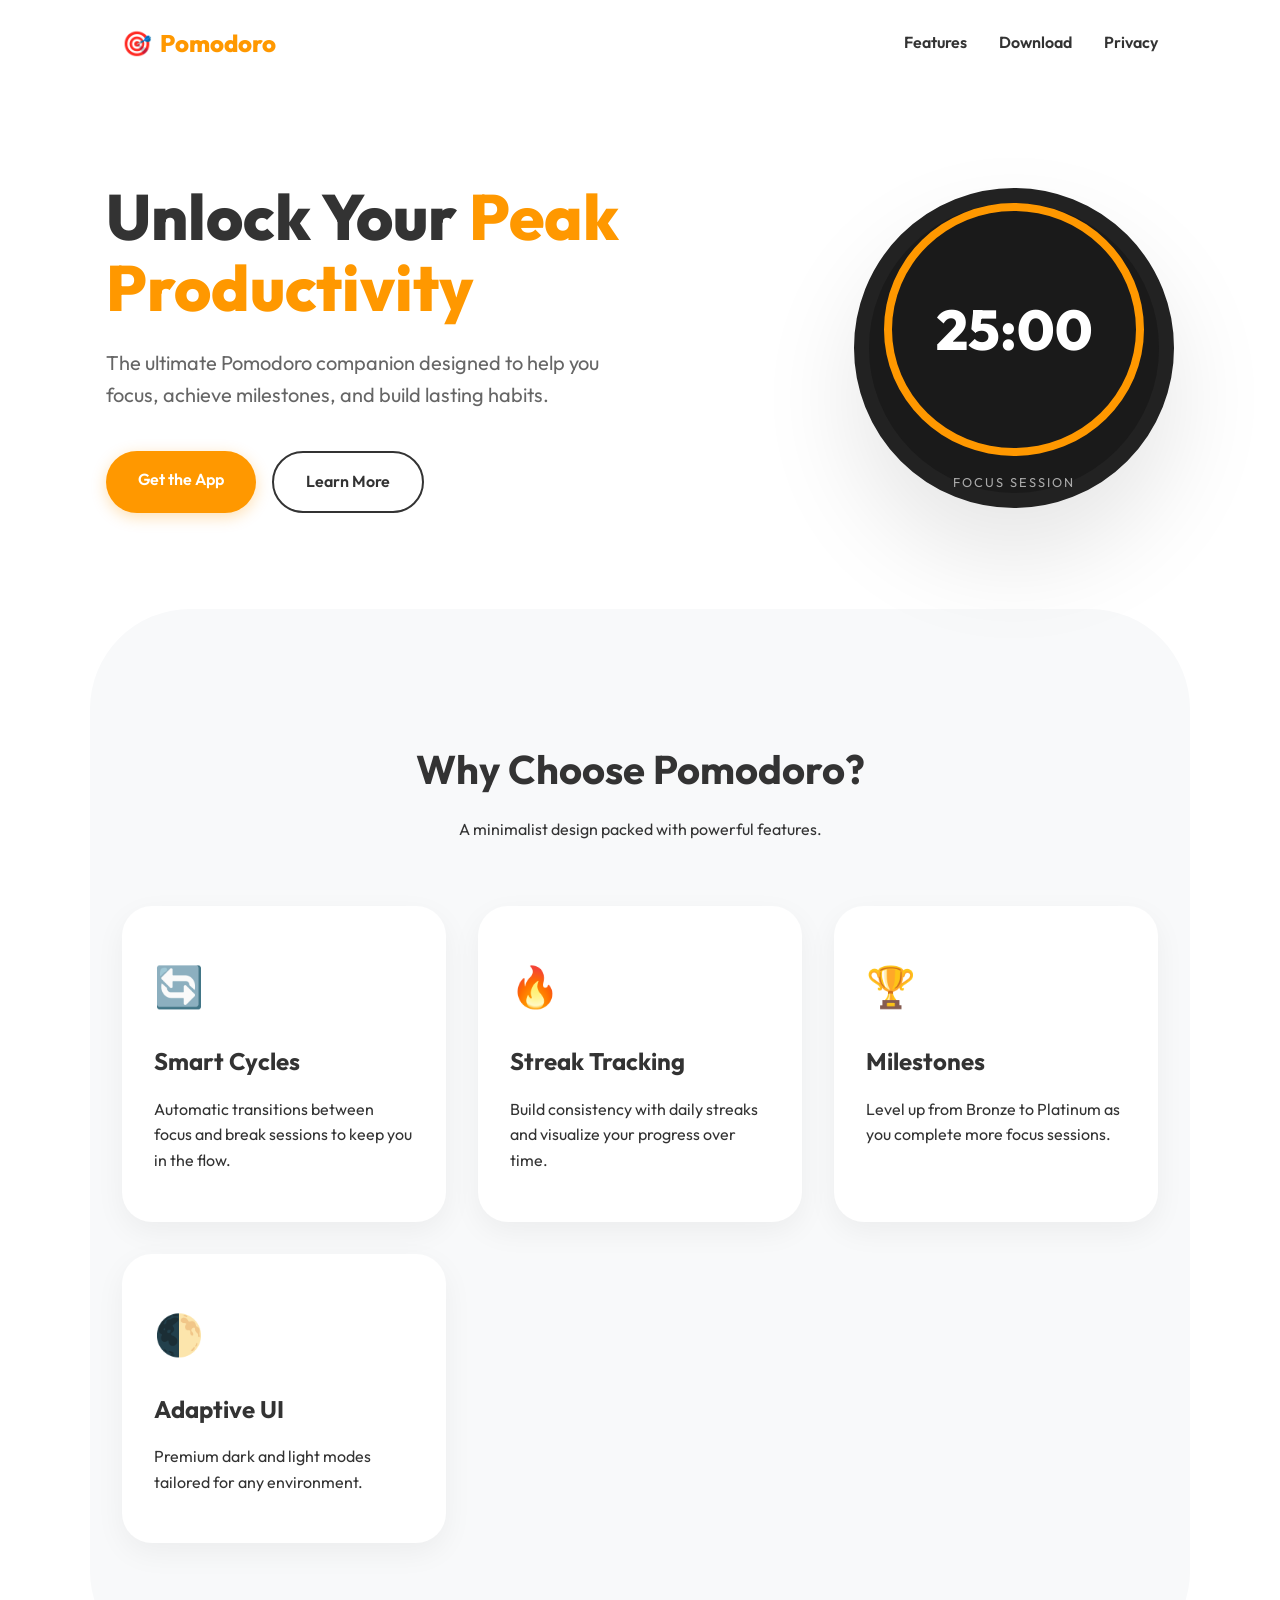
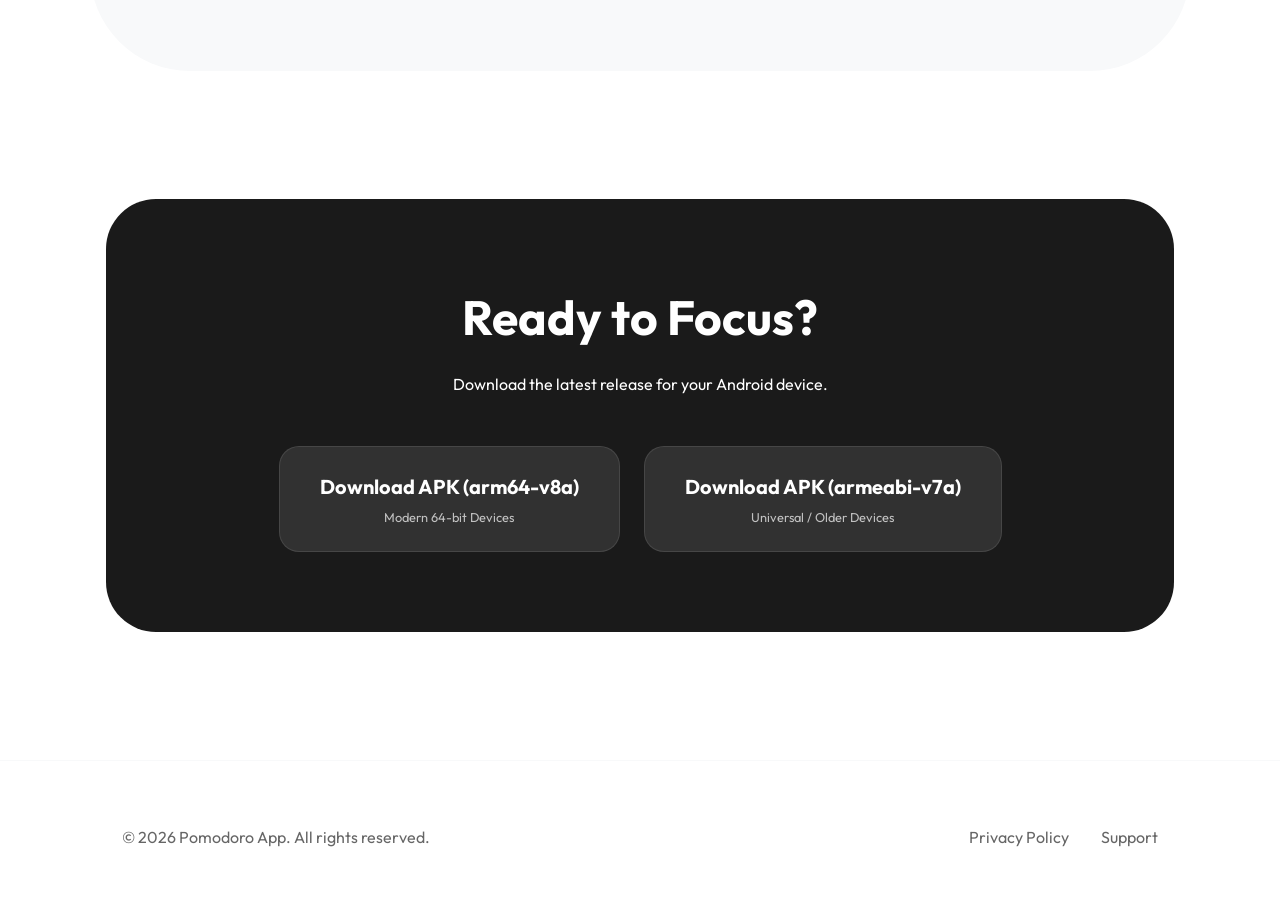
==== docs/index.html @ cb7cbeff "added html" ====
<!DOCTYPE html>
<html lang="en">

<head>
    <meta charset="UTF-8">
    <meta name="viewport" content="width=device-width, initial-scale=1.0">
    <title>Pomodoro - Master Your Focus</title>
    <link rel="stylesheet" href="style.css">
    <link rel="preconnect" href="https://fonts.googleapis.com">
    <link rel="preconnect" href="https://fonts.gstatic.com" crossorigin>
    <link href="https://fonts.googleapis.com/css2?family=Outfit:wght@300;400;600;800&display=swap" rel="stylesheet">
</head>

<body>
    <header>
        <nav class="container">
            <div class="logo">
                <span class="logo-icon">🎯</span>
                <span class="logo-text">Pomodoro</span>
            </div>
            <ul class="nav-links">
                <li><a href="#features">Features</a></li>
                <li><a href="#download">Download</a></li>
                <li><a href="privacy.html">Privacy</a></li>
            </ul>
        </nav>
    </header>

    <main>
        <section class="hero container">
            <div class="hero-content">
                <h1>Unlock Your <span class="highlight">Peak Productivity</span></h1>
                <p>The ultimate Pomodoro companion designed to help you focus, achieve milestones, and build lasting
                    habits.</p>
                <div class="cta-group">
                    <a href="#download" class="btn btn-primary">Get the App</a>
                    <a href="#features" class="btn btn-secondary">Learn More</a>
                </div>
            </div>
            <div class="hero-visual">
                <div class="timer-mockup">
                    <div class="timer-ring">
                        <div class="timer-display">25:00</div>
                    </div>
                    <div class="timer-label">Focus Session</div>
                </div>
            </div>
        </section>

        <section id="features" class="features container">
            <div class="section-header">
                <h2>Why Choose Pomodoro?</h2>
                <p>A minimalist design packed with powerful features.</p>
            </div>
            <div class="feature-grid">
                <div class="feature-card">
                    <div class="icon">🔄</div>
                    <h3>Smart Cycles</h3>
                    <p>Automatic transitions between focus and break sessions to keep you in the flow.</p>
                </div>
                <div class="feature-card">
                    <div class="icon">🔥</div>
                    <h3>Streak Tracking</h3>
                    <p>Build consistency with daily streaks and visualize your progress over time.</p>
                </div>
                <div class="feature-card">
                    <div class="icon">🏆</div>
                    <h3>Milestones</h3>
                    <p>Level up from Bronze to Platinum as you complete more focus sessions.</p>
                </div>
                <div class="feature-card">
                    <div class="icon">🌓</div>
                    <h3>Adaptive UI</h3>
                    <p>Premium dark and light modes tailored for any environment.</p>
                </div>
            </div>
        </section>

        <section id="download" class="download container">
            <div class="download-card">
                <h2>Ready to Focus?</h2>
                <p>Download the latest release for your Android device.</p>
                <div class="apk-links">
                    <a href="#" class="apk-btn">
                        <span>Download APK (arm64-v8a)</span>
                        <small>Modern 64-bit Devices</small>
                    </a>
                    <a href="#" class="apk-btn secondary">
                        <span>Download APK (armeabi-v7a)</span>
                        <small>Universal / Older Devices</small>
                    </a>
                </div>
            </div>
        </section>
    </main>

    <footer>
        <div class="container footer-content">
            <p>&copy; 2026 Pomodoro App. All rights reserved.</p>
            <div class="footer-links">
                <a href="privacy.html">Privacy Policy</a>
                <a href="mailto:0112cs221008@gmail.com">Support</a>
            </div>
        </div>
    </footer>

    <script src="script.js"></script>
</body>

</html>
---- docs/style.css ----
:root {
    --primary: #FF9800; /* Vibrant Orange */
    --primary-dark: #E68900;
    --secondary: #1A1A1A;
    --text: #333;
    --text-light: #666;
    --bg: #FFFFFF;
    --bg-alt: #F8F9FA;
    --card-shadow: 0 10px 30px rgba(0,0,0,0.05);
    --transition: all 0.3s ease;
}

[data-theme="dark"] {
    --bg: #0F0F0F;
    --bg-alt: #1A1A1A;
    --text: #F0F0F0;
    --text-light: #AAA;
    --card-shadow: 0 10px 30px rgba(0,0,0,0.3);
}

* {
    margin: 0;
    padding: 0;
    box-sizing: border-box;
}

body {
    font-family: 'Outfit', sans-serif;
    line-height: 1.6;
    color: var(--text);
    background-color: var(--bg);
    overflow-x: hidden;
    transition: var(--transition);
}

.container {
    max-width: 1100px;
    margin: 0 auto;
    padding: 0 2rem;
}

/* Header & Nav */
header {
    padding: 1.5rem 0;
    position: sticky;
    top: 0;
    background: rgba(var(--bg), 0.8);
    backdrop-filter: blur(10px);
    z-index: 100;
}

nav {
    display: flex;
    justify-content: space-between;
    align-items: center;
}

.logo {
    display: flex;
    align-items: center;
    gap: 0.5rem;
    font-weight: 800;
    font-size: 1.5rem;
    color: var(--primary);
}

.nav-links {
    display: flex;
    list-style: none;
    gap: 2rem;
}

.nav-links a {
    text-decoration: none;
    color: var(--text);
    font-weight: 600;
    transition: var(--transition);
}

.nav-links a:hover {
    color: var(--primary);
}

/* Hero Section */
.hero {
    display: flex;
    align-items: center;
    justify-content: space-between;
    padding: 6rem 1rem;
    gap: 4rem;
}

.hero-content h1 {
    font-size: 4rem;
    line-height: 1.1;
    margin-bottom: 1.5rem;
    font-weight: 800;
}

.highlight {
    color: var(--primary);
}

.hero-content p {
    font-size: 1.25rem;
    color: var(--text-light);
    margin-bottom: 2.5rem;
    max-width: 500px;
}

.cta-group {
    display: flex;
    gap: 1rem;
}

.btn {
    padding: 1rem 2rem;
    border-radius: 50px;
    text-decoration: none;
    font-weight: 600;
    transition: var(--transition);
    display: inline-block;
}

.btn-primary {
    background-color: var(--primary);
    color: white;
    box-shadow: 0 4px 15px rgba(255, 152, 0, 0.3);
}

.btn-primary:hover {
    transform: translateY(-2px);
    box-shadow: 0 6px 20px rgba(255, 152, 0, 0.4);
}

.btn-secondary {
    border: 2px solid var(--text);
    color: var(--text);
}

.btn-secondary:hover {
    background: var(--text);
    color: var(--bg);
}

/* Hero Visual Mockup */
.hero-visual {
    flex: 1;
    display: flex;
    justify-content: center;
}

.timer-mockup {
    width: 320px;
    height: 320px;
    background: var(--secondary);
    border-radius: 50%;
    display: flex;
    flex-direction: column;
    align-items: center;
    justify-content: center;
    color: white;
    box-shadow: 0 50px 100px rgba(0,0,0,0.1);
    position: relative;
    border: 15px solid #222;
}

.timer-ring {
    width: 260px;
    height: 260px;
    border: 8px solid var(--primary);
    border-radius: 50%;
    display: flex;
    align-items: center;
    justify-content: center;
    position: relative;
}

.timer-display {
    font-size: 3.5rem;
    font-weight: 800;
}

.timer-label {
    margin-top: 1rem;
    text-transform: uppercase;
    letter-spacing: 2px;
    font-size: 0.8rem;
    color: #AAA;
}

/* Features Section */
.features {
    padding: 8rem 2rem;
    background: var(--bg-alt);
    border-radius: 100px;
}

.section-header {
    text-align: center;
    margin-bottom: 4rem;
}

.section-header h2 {
    font-size: 2.5rem;
    margin-bottom: 1rem;
}

.feature-grid {
    display: grid;
    grid-template-columns: repeat(auto-fit, minmax(240px, 1fr));
    gap: 2rem;
}

.feature-card {
    background: var(--bg);
    padding: 3rem 2rem;
    border-radius: 30px;
    box-shadow: var(--card-shadow);
    text-align: left;
    transition: var(--transition);
}

.feature-card:hover {
    transform: translateY(-10px);
}

.feature-card .icon {
    font-size: 2.5rem;
    margin-bottom: 1.5rem;
}

.feature-card h3 {
    font-size: 1.5rem;
    margin-bottom: 1rem;
}

/* Download Section */
.download {
    padding: 8rem 1rem;
}

.download-card {
    background: var(--secondary);
    color: white;
    padding: 5rem 3rem;
    border-radius: 50px;
    text-align: center;
}

.download-card h2 {
    font-size: 3rem;
    margin-bottom: 1rem;
}

.apk-links {
    display: flex;
    justify-content: center;
    gap: 1.5rem;
    margin-top: 3rem;
    flex-wrap: wrap;
}

.apk-btn {
    background: rgba(255,255,255,0.1);
    padding: 1.5rem 2.5rem;
    border-radius: 20px;
    text-decoration: none;
    color: white;
    display: flex;
    flex-direction: column;
    align-items: center;
    min-width: 250px;
    transition: var(--transition);
    border: 1px solid rgba(255,255,255,0.1);
}

.apk-btn:hover {
    background: var(--primary);
    border-color: var(--primary);
    transform: scale(1.05);
}

.apk-btn span {
    font-size: 1.25rem;
    font-weight: 700;
}

.apk-btn small {
    opacity: 0.7;
    font-size: 0.8rem;
    margin-top: 0.25rem;
}

/* Footer */
footer {
    padding: 4rem 1rem;
    border-top: 1px solid var(--bg-alt);
}

.footer-content {
    display: flex;
    justify-content: space-between;
    color: var(--text-light);
}

.footer-links {
    display: flex;
    gap: 2rem;
}

.footer-links a {
    color: var(--text-light);
    text-decoration: none;
}

.footer-links a:hover {
    color: var(--primary);
}

/* Responsive */
@media (max-width: 900px) {
    .hero {
        flex-direction: column;
        text-align: center;
    }
    .hero-content p {
        margin: 0 auto 2.5rem;
    }
    .cta-group {
        justify-content: center;
    }
    .hero-content h1 {
        font-size: 3rem;
    }
}
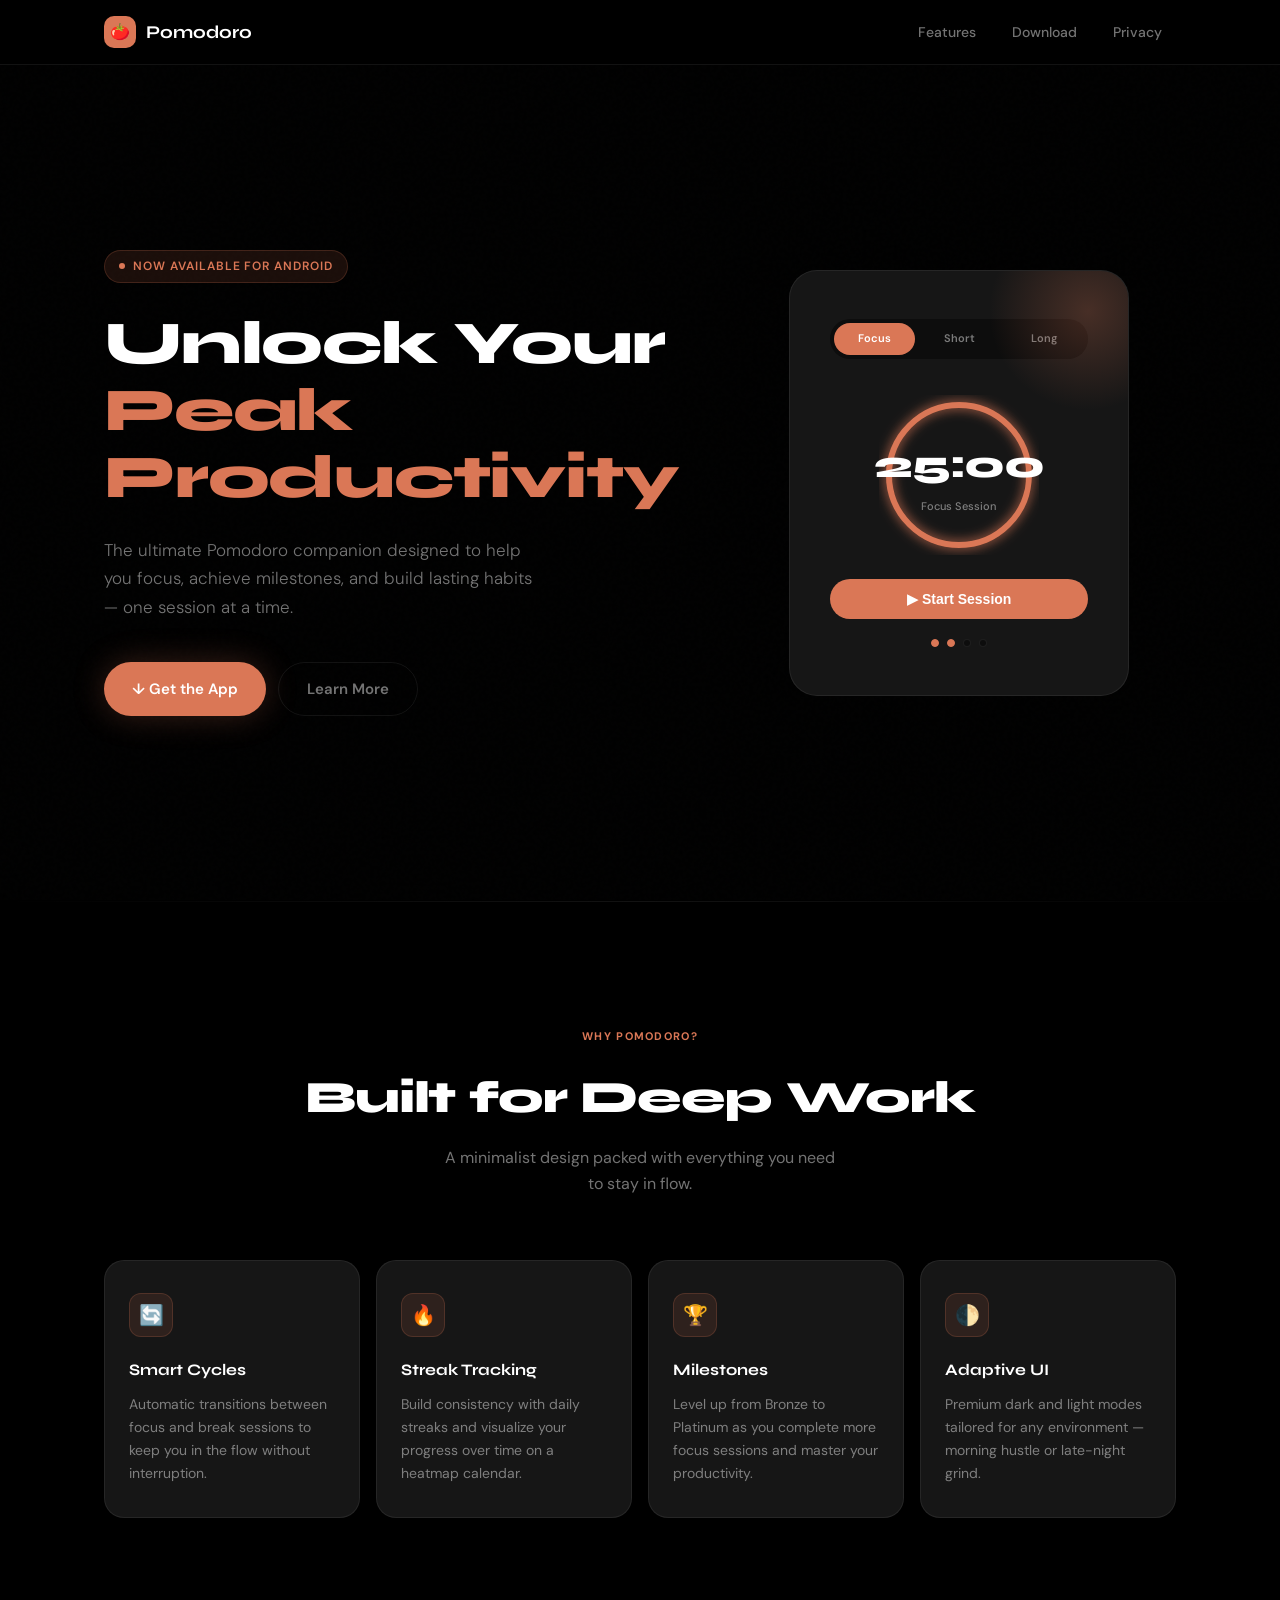
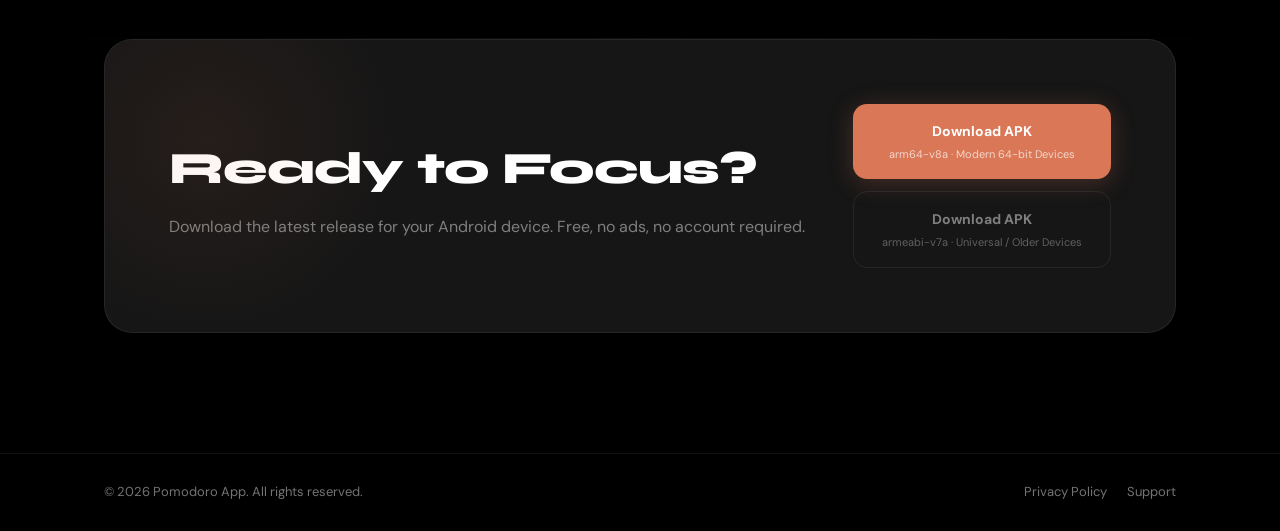
==== commit f05fa7cd: "added html" ====
--- a/docs/index.html
+++ b/docs/index.html
@@ -1,110 +1,829 @@
 <!DOCTYPE html>
 <html lang="en">
-
 <head>
-    <meta charset="UTF-8">
-    <meta name="viewport" content="width=device-width, initial-scale=1.0">
-    <title>Pomodoro - Master Your Focus</title>
-    <link rel="stylesheet" href="style.css">
-    <link rel="preconnect" href="https://fonts.googleapis.com">
-    <link rel="preconnect" href="https://fonts.gstatic.com" crossorigin>
-    <link href="https://fonts.googleapis.com/css2?family=Outfit:wght@300;400;600;800&display=swap" rel="stylesheet">
+  <meta charset="UTF-8" />
+  <meta name="viewport" content="width=device-width, initial-scale=1.0" />
+  <title>Pomodoro — Master Your Focus</title>
+  <link rel="preconnect" href="https://fonts.googleapis.com" />
+  <link rel="preconnect" href="https://fonts.gstatic.com" crossorigin />
+  <link href="https://fonts.googleapis.com/css2?family=Syne:wght@400;600;700;800&family=DM+Sans:wght@300;400;500&display=swap" rel="stylesheet" />
+  <style>
+    *, *::before, *::after { box-sizing: border-box; margin: 0; padding: 0; }
+
+    :root {
+      --accent: #da7756;
+      --accent-dim: rgba(218,119,86,0.12);
+      --accent-glow: rgba(218,119,86,0.25);
+      --bg: #000;
+      --bg2: #0d0d0d;
+      --bg3: #161616;
+      --border: rgba(255,255,255,0.07);
+      --text: #fff;
+      --text-muted: rgba(255,255,255,0.45);
+      --radius: 20px;
+    }
+
+    html { scroll-behavior: smooth; }
+
+    body {
+      font-family: 'DM Sans', sans-serif;
+      background: var(--bg);
+      color: var(--text);
+      line-height: 1.6;
+      overflow-x: hidden;
+    }
+
+    /* ── NOISE OVERLAY ── */
+    body::before {
+      content: '';
+      position: fixed;
+      inset: 0;
+      background-image: url("data:image/svg+xml,%3Csvg viewBox='0 0 256 256' xmlns='http://www.w3.org/2000/svg'%3E%3Cfilter id='noise'%3E%3CfeTurbulence type='fractalNoise' baseFrequency='0.9' numOctaves='4' stitchTiles='stitch'/%3E%3C/filter%3E%3Crect width='100%25' height='100%25' filter='url(%23noise)' opacity='0.03'/%3E%3C/svg%3E");
+      pointer-events: none;
+      z-index: 0;
+      opacity: 0.4;
+    }
+
+    .container {
+      max-width: 1120px;
+      margin: 0 auto;
+      padding: 0 24px;
+      position: relative;
+      z-index: 1;
+    }
+
+    /* ── NAV ── */
+    header {
+      position: sticky;
+      top: 0;
+      z-index: 100;
+      border-bottom: 1px solid var(--border);
+      background: rgba(0,0,0,0.75);
+      backdrop-filter: blur(18px);
+      -webkit-backdrop-filter: blur(18px);
+    }
+
+    nav {
+      display: flex;
+      align-items: center;
+      justify-content: space-between;
+      height: 64px;
+    }
+
+    .logo {
+      display: flex;
+      align-items: center;
+      gap: 10px;
+      text-decoration: none;
+    }
+
+    .logo-icon {
+      width: 32px;
+      height: 32px;
+      background: var(--accent);
+      border-radius: 10px;
+      display: flex;
+      align-items: center;
+      justify-content: center;
+      font-size: 16px;
+      flex-shrink: 0;
+    }
+
+    .logo-icon img { width: 20px; height: 20px; object-fit: contain; }
+
+    .logo-text {
+      font-family: 'Syne', sans-serif;
+      font-weight: 700;
+      font-size: 18px;
+      color: var(--text);
+    }
+
+    .nav-links {
+      display: flex;
+      list-style: none;
+      gap: 8px;
+      align-items: center;
+    }
+
+    .nav-links a {
+      color: var(--text-muted);
+      text-decoration: none;
+      font-size: 14px;
+      font-weight: 500;
+      padding: 6px 14px;
+      border-radius: 999px;
+      transition: color 0.2s, background 0.2s;
+    }
+
+    .nav-links a:hover {
+      color: var(--text);
+      background: var(--border);
+    }
+
+    /* ── HERO ── */
+    .hero {
+      display: grid;
+      grid-template-columns: 1fr 1fr;
+      gap: 64px;
+      align-items: center;
+      min-height: calc(100vh - 64px);
+      padding-top: 80px;
+      padding-bottom: 80px;
+    }
+
+    .hero-eyebrow {
+      display: inline-flex;
+      align-items: center;
+      gap: 8px;
+      background: var(--accent-dim);
+      border: 1px solid rgba(218,119,86,0.2);
+      color: var(--accent);
+      font-size: 12px;
+      font-weight: 600;
+      letter-spacing: 0.08em;
+      text-transform: uppercase;
+      padding: 6px 14px;
+      border-radius: 999px;
+      margin-bottom: 28px;
+    }
+
+    .hero-eyebrow span { width: 6px; height: 6px; background: var(--accent); border-radius: 50%; animation: pulse 2s infinite; }
+
+    @keyframes pulse { 0%,100%{opacity:1;transform:scale(1)} 50%{opacity:0.5;transform:scale(0.8)} }
+
+    h1 {
+      font-family: 'Syne', sans-serif;
+      font-size: clamp(2.4rem, 5vw, 3.8rem);
+      font-weight: 800;
+      line-height: 1.1;
+      letter-spacing: -0.02em;
+      margin-bottom: 24px;
+    }
+
+    .highlight { color: var(--accent); }
+
+    .hero-desc {
+      color: var(--text-muted);
+      font-size: 17px;
+      font-weight: 300;
+      max-width: 440px;
+      margin-bottom: 40px;
+      line-height: 1.7;
+    }
+
+    .cta-group {
+      display: flex;
+      gap: 12px;
+      flex-wrap: wrap;
+    }
+
+    .btn {
+      display: inline-flex;
+      align-items: center;
+      gap: 8px;
+      padding: 14px 28px;
+      border-radius: 999px;
+      font-size: 15px;
+      font-weight: 600;
+      text-decoration: none;
+      transition: all 0.25s;
+      cursor: pointer;
+      border: none;
+    }
+
+    .btn-primary {
+      background: var(--accent);
+      color: #fff;
+      box-shadow: 0 0 32px var(--accent-glow);
+    }
+
+    .btn-primary:hover {
+      background: #e8896a;
+      transform: translateY(-2px);
+      box-shadow: 0 8px 40px var(--accent-glow);
+    }
+
+    .btn-secondary {
+      background: transparent;
+      color: var(--text-muted);
+      border: 1px solid var(--border);
+    }
+
+    .btn-secondary:hover {
+      color: var(--text);
+      border-color: rgba(255,255,255,0.2);
+      background: rgba(255,255,255,0.04);
+    }
+
+    /* ── TIMER MOCKUP ── */
+    .hero-visual {
+      display: flex;
+      justify-content: center;
+      align-items: center;
+    }
+
+    .timer-card {
+      background: var(--bg3);
+      border: 1px solid var(--border);
+      border-radius: 28px;
+      padding: 48px 40px;
+      width: 100%;
+      max-width: 340px;
+      text-align: center;
+      position: relative;
+      overflow: hidden;
+    }
+
+    .timer-card::before {
+      content: '';
+      position: absolute;
+      top: -60px; right: -60px;
+      width: 200px; height: 200px;
+      background: radial-gradient(circle, var(--accent-glow) 0%, transparent 70%);
+      pointer-events: none;
+    }
+
+    .mode-tabs {
+      display: flex;
+      gap: 4px;
+      background: var(--bg2);
+      border-radius: 999px;
+      padding: 4px;
+      margin-bottom: 36px;
+    }
+
+    .mode-tab {
+      flex: 1;
+      padding: 7px 4px;
+      border-radius: 999px;
+      font-size: 11px;
+      font-weight: 600;
+      color: var(--text-muted);
+      cursor: pointer;
+      transition: all 0.2s;
+    }
+
+    .mode-tab.active {
+      background: var(--accent);
+      color: #fff;
+    }
+
+    .ring-wrap {
+      position: relative;
+      width: 160px;
+      height: 160px;
+      margin: 0 auto 24px;
+    }
+
+    .ring-wrap svg {
+      transform: rotate(-90deg);
+      width: 160px;
+      height: 160px;
+    }
+
+    .ring-bg { fill: none; stroke: var(--bg2); stroke-width: 6; }
+    .ring-progress {
+      fill: none;
+      stroke: var(--accent);
+      stroke-width: 6;
+      stroke-linecap: round;
+      stroke-dasharray: 440;
+      stroke-dashoffset: 110;
+      filter: drop-shadow(0 0 6px var(--accent));
+      transition: stroke-dashoffset 0.5s;
+    }
+
+    .timer-time {
+      position: absolute;
+      inset: 0;
+      display: flex;
+      flex-direction: column;
+      align-items: center;
+      justify-content: center;
+    }
+
+    .timer-digits {
+      font-family: 'Syne', sans-serif;
+      font-size: 2.4rem;
+      font-weight: 800;
+      letter-spacing: -0.02em;
+      color: var(--text);
+    }
+
+    .timer-sub {
+      font-size: 11px;
+      color: var(--text-muted);
+      font-weight: 500;
+      margin-top: 2px;
+    }
+
+    .timer-btn {
+      display: inline-flex;
+      align-items: center;
+      justify-content: center;
+      gap: 8px;
+      background: var(--accent);
+      color: #fff;
+      border: none;
+      border-radius: 999px;
+      padding: 12px 32px;
+      font-size: 14px;
+      font-weight: 700;
+      cursor: pointer;
+      margin-bottom: 20px;
+      transition: all 0.2s;
+      width: 100%;
+    }
+
+    .timer-btn:hover { background: #e8896a; transform: translateY(-1px); }
+
+    .dots {
+      display: flex;
+      justify-content: center;
+      gap: 8px;
+    }
+
+    .dot {
+      width: 8px; height: 8px;
+      border-radius: 50%;
+      background: var(--bg2);
+      border: 1.5px solid var(--border);
+      transition: all 0.3s;
+    }
+
+    .dot.filled { background: var(--accent); border-color: var(--accent); }
+
+    /* ── FEATURES ── */
+    .features {
+      padding: 120px 24px;
+    }
+
+    .section-header {
+      text-align: center;
+      margin-bottom: 64px;
+    }
+
+    .section-label {
+      display: inline-block;
+      font-size: 11px;
+      font-weight: 700;
+      letter-spacing: 0.12em;
+      text-transform: uppercase;
+      color: var(--accent);
+      margin-bottom: 16px;
+    }
+
+    h2 {
+      font-family: 'Syne', sans-serif;
+      font-size: clamp(1.8rem, 3.5vw, 2.8rem);
+      font-weight: 800;
+      letter-spacing: -0.02em;
+      margin-bottom: 12px;
+    }
+
+    .section-header p {
+      color: var(--text-muted);
+      font-size: 16px;
+      max-width: 400px;
+      margin: 0 auto;
+    }
+
+    .feature-grid {
+      display: grid;
+      grid-template-columns: repeat(4, 1fr);
+      gap: 16px;
+    }
+
+    .feature-card {
+      background: var(--bg3);
+      border: 1px solid var(--border);
+      border-radius: var(--radius);
+      padding: 32px 24px;
+      transition: border-color 0.25s, transform 0.25s;
+      position: relative;
+      overflow: hidden;
+    }
+
+    .feature-card::after {
+      content: '';
+      position: absolute;
+      inset: 0;
+      background: radial-gradient(circle at 50% 0%, var(--accent-dim), transparent 70%);
+      opacity: 0;
+      transition: opacity 0.3s;
+    }
+
+    .feature-card:hover {
+      border-color: rgba(218,119,86,0.3);
+      transform: translateY(-4px);
+    }
+
+    .feature-card:hover::after { opacity: 1; }
+
+    .feat-icon {
+      width: 44px; height: 44px;
+      background: var(--accent-dim);
+      border: 1px solid rgba(218,119,86,0.2);
+      border-radius: 12px;
+      display: flex;
+      align-items: center;
+      justify-content: center;
+      font-size: 20px;
+      margin-bottom: 20px;
+    }
+
+    .feature-card h3 {
+      font-family: 'Syne', sans-serif;
+      font-size: 16px;
+      font-weight: 700;
+      margin-bottom: 10px;
+    }
+
+    .feature-card p {
+      color: var(--text-muted);
+      font-size: 14px;
+      line-height: 1.65;
+    }
+
+    /* ── DOWNLOAD ── */
+    .download {
+      padding: 0 24px 120px;
+    }
+
+    .download-card {
+      background: var(--bg3);
+      border: 1px solid var(--border);
+      border-radius: 28px;
+      padding: 64px;
+      display: grid;
+      grid-template-columns: 1fr auto;
+      align-items: center;
+      gap: 40px;
+      position: relative;
+      overflow: hidden;
+    }
+
+    .download-card::before {
+      content: '';
+      position: absolute;
+      top: -100px; left: -100px;
+      width: 400px; height: 400px;
+      background: radial-gradient(circle, rgba(218,119,86,0.08) 0%, transparent 70%);
+      pointer-events: none;
+    }
+
+    .download-text h2 { margin-bottom: 10px; }
+    .download-text p { color: var(--text-muted); font-size: 16px; }
+
+    .apk-links {
+      display: flex;
+      flex-direction: column;
+      gap: 12px;
+      flex-shrink: 0;
+    }
+
+    .apk-btn {
+      display: flex;
+      flex-direction: column;
+      align-items: center;
+      padding: 16px 28px;
+      border-radius: 14px;
+      text-decoration: none;
+      transition: all 0.25s;
+      text-align: center;
+      min-width: 220px;
+    }
+
+    .apk-btn:first-child {
+      background: var(--accent);
+      color: #fff;
+      box-shadow: 0 4px 24px var(--accent-glow);
+    }
+
+    .apk-btn:first-child:hover {
+      background: #e8896a;
+      transform: translateY(-2px);
+      box-shadow: 0 8px 32px var(--accent-glow);
+    }
+
+    .apk-btn.secondary {
+      background: transparent;
+      border: 1px solid var(--border);
+      color: var(--text-muted);
+    }
+
+    .apk-btn.secondary:hover {
+      border-color: rgba(218,119,86,0.3);
+      color: var(--text);
+      background: var(--accent-dim);
+    }
+
+    .apk-btn span { font-weight: 700; font-size: 14px; }
+    .apk-btn small { font-size: 11px; margin-top: 3px; opacity: 0.7; }
+
+    /* ── FOOTER ── */
+    footer {
+      border-top: 1px solid var(--border);
+      padding: 28px 24px;
+    }
+
+    .footer-content {
+      display: flex;
+      align-items: center;
+      justify-content: space-between;
+      flex-wrap: wrap;
+      gap: 12px;
+    }
+
+    footer p { color: var(--text-muted); font-size: 13px; }
+
+    .footer-links {
+      display: flex;
+      gap: 20px;
+    }
+
+    .footer-links a {
+      color: var(--text-muted);
+      text-decoration: none;
+      font-size: 13px;
+      transition: color 0.2s;
+    }
+
+    .footer-links a:hover { color: var(--accent); }
+
+    /* ── DIVIDER ── */
+    .divider {
+      width: 100%;
+      height: 1px;
+      background: linear-gradient(90deg, transparent, var(--border), transparent);
+      margin: 0 auto;
+    }
+
+    /* ── RESPONSIVE ── */
+    @media (max-width: 960px) {
+      .feature-grid { grid-template-columns: repeat(2, 1fr); }
+      .download-card {
+        grid-template-columns: 1fr;
+        padding: 40px 32px;
+        text-align: center;
+      }
+      .apk-links { flex-direction: row; justify-content: center; flex-wrap: wrap; }
+    }
+
+    @media (max-width: 720px) {
+      .hero {
+        grid-template-columns: 1fr;
+        min-height: auto;
+        padding-top: 60px;
+        padding-bottom: 60px;
+        gap: 48px;
+        text-align: center;
+      }
+      .hero-desc { margin: 0 auto 40px; }
+      .cta-group { justify-content: center; }
+      .hero-visual { order: -1; }
+      .timer-card { max-width: 300px; padding: 36px 28px; }
+      .nav-links { display: none; }
+      .features { padding: 80px 24px; }
+      .download { padding: 0 24px 80px; }
+    }
+
+    @media (max-width: 560px) {
+      .feature-grid { grid-template-columns: 1fr; }
+      .apk-links { flex-direction: column; align-items: center; }
+      .apk-btn { min-width: 100%; }
+      .download-card { padding: 32px 24px; border-radius: 20px; }
+    }
+
+    /* ── FADE IN ANIMATION ── */
+    @keyframes fadeUp {
+      from { opacity: 0; transform: translateY(24px); }
+      to   { opacity: 1; transform: translateY(0); }
+    }
+
+    .hero-content > * {
+      animation: fadeUp 0.6s ease both;
+    }
+    .hero-content > *:nth-child(1) { animation-delay: 0.1s; }
+    .hero-content > *:nth-child(2) { animation-delay: 0.2s; }
+    .hero-content > *:nth-child(3) { animation-delay: 0.3s; }
+    .hero-content > *:nth-child(4) { animation-delay: 0.4s; }
+
+    .hero-visual {
+      animation: fadeUp 0.6s 0.3s ease both;
+    }
+
+    .feature-card {
+      animation: fadeUp 0.5s ease both;
+    }
+    .feature-card:nth-child(1) { animation-delay: 0.1s; }
+    .feature-card:nth-child(2) { animation-delay: 0.2s; }
+    .feature-card:nth-child(3) { animation-delay: 0.3s; }
+    .feature-card:nth-child(4) { animation-delay: 0.4s; }
+  </style>
 </head>
-
 <body>
-    <header>
-        <nav class="container">
-            <div class="logo">
-                <span class="logo-icon">🎯</span>
-                <span class="logo-text">Pomodoro</span>
+
+  <!-- NAV -->
+  <header>
+    <nav class="container">
+      <a href="#" class="logo">
+        <div class="logo-icon">🍅</div>
+        <span class="logo-text">Pomodoro</span>
+      </a>
+      <ul class="nav-links">
+        <li><a href="#features">Features</a></li>
+        <li><a href="#download">Download</a></li>
+        <li><a href="privacy.html">Privacy</a></li>
+      </ul>
+    </nav>
+  </header>
+
+  <main>
+
+    <!-- HERO -->
+    <section class="hero container">
+      <div class="hero-content">
+        <div class="hero-eyebrow"><span></span> Now Available for Android</div>
+        <h1>Unlock Your<br><span class="highlight">Peak Productivity</span></h1>
+        <p class="hero-desc">The ultimate Pomodoro companion designed to help you focus, achieve milestones, and build lasting habits — one session at a time.</p>
+        <div class="cta-group">
+          <a href="#download" class="btn btn-primary">↓ Get the App</a>
+          <a href="#features" class="btn btn-secondary">Learn More</a>
+        </div>
+      </div>
+
+      <div class="hero-visual">
+        <div class="timer-card">
+          <div class="mode-tabs">
+            <div class="mode-tab active">Focus</div>
+            <div class="mode-tab">Short</div>
+            <div class="mode-tab">Long</div>
+          </div>
+
+          <div class="ring-wrap">
+            <svg viewBox="0 0 160 160">
+              <circle class="ring-bg" cx="80" cy="80" r="70"/>
+              <circle class="ring-progress" cx="80" cy="80" r="70"/>
+            </svg>
+            <div class="timer-time">
+              <div class="timer-digits" id="timerDisplay">25:00</div>
+              <div class="timer-sub">Focus Session</div>
             </div>
-            <ul class="nav-links">
-                <li><a href="#features">Features</a></li>
-                <li><a href="#download">Download</a></li>
-                <li><a href="privacy.html">Privacy</a></li>
-            </ul>
-        </nav>
-    </header>
-
-    <main>
-        <section class="hero container">
-            <div class="hero-content">
-                <h1>Unlock Your <span class="highlight">Peak Productivity</span></h1>
-                <p>The ultimate Pomodoro companion designed to help you focus, achieve milestones, and build lasting
-                    habits.</p>
-                <div class="cta-group">
-                    <a href="#download" class="btn btn-primary">Get the App</a>
-                    <a href="#features" class="btn btn-secondary">Learn More</a>
-                </div>
-            </div>
-            <div class="hero-visual">
-                <div class="timer-mockup">
-                    <div class="timer-ring">
-                        <div class="timer-display">25:00</div>
-                    </div>
-                    <div class="timer-label">Focus Session</div>
-                </div>
-            </div>
-        </section>
-
-        <section id="features" class="features container">
-            <div class="section-header">
-                <h2>Why Choose Pomodoro?</h2>
-                <p>A minimalist design packed with powerful features.</p>
-            </div>
-            <div class="feature-grid">
-                <div class="feature-card">
-                    <div class="icon">🔄</div>
-                    <h3>Smart Cycles</h3>
-                    <p>Automatic transitions between focus and break sessions to keep you in the flow.</p>
-                </div>
-                <div class="feature-card">
-                    <div class="icon">🔥</div>
-                    <h3>Streak Tracking</h3>
-                    <p>Build consistency with daily streaks and visualize your progress over time.</p>
-                </div>
-                <div class="feature-card">
-                    <div class="icon">🏆</div>
-                    <h3>Milestones</h3>
-                    <p>Level up from Bronze to Platinum as you complete more focus sessions.</p>
-                </div>
-                <div class="feature-card">
-                    <div class="icon">🌓</div>
-                    <h3>Adaptive UI</h3>
-                    <p>Premium dark and light modes tailored for any environment.</p>
-                </div>
-            </div>
-        </section>
-
-        <section id="download" class="download container">
-            <div class="download-card">
-                <h2>Ready to Focus?</h2>
-                <p>Download the latest release for your Android device.</p>
-                <div class="apk-links">
-                    <a href="#" class="apk-btn">
-                        <span>Download APK (arm64-v8a)</span>
-                        <small>Modern 64-bit Devices</small>
-                    </a>
-                    <a href="#" class="apk-btn secondary">
-                        <span>Download APK (armeabi-v7a)</span>
-                        <small>Universal / Older Devices</small>
-                    </a>
-                </div>
-            </div>
-        </section>
-    </main>
-
-    <footer>
-        <div class="container footer-content">
-            <p>&copy; 2026 Pomodoro App. All rights reserved.</p>
-            <div class="footer-links">
-                <a href="privacy.html">Privacy Policy</a>
-                <a href="mailto:0112cs221008@gmail.com">Support</a>
-            </div>
+          </div>
+
+          <button class="timer-btn" id="timerBtn">▶ Start Session</button>
+
+          <div class="dots">
+            <div class="dot filled"></div>
+            <div class="dot filled"></div>
+            <div class="dot"></div>
+            <div class="dot"></div>
+          </div>
         </div>
-    </footer>
-
-    <script src="script.js"></script>
+      </div>
+    </section>
+
+    <div class="divider"></div>
+
+    <!-- FEATURES -->
+    <section id="features" class="features">
+      <div class="container">
+        <div class="section-header">
+          <div class="section-label">Why Pomodoro?</div>
+          <h2>Built for Deep Work</h2>
+          <p>A minimalist design packed with everything you need to stay in flow.</p>
+        </div>
+        <div class="feature-grid">
+          <div class="feature-card">
+            <div class="feat-icon">🔄</div>
+            <h3>Smart Cycles</h3>
+            <p>Automatic transitions between focus and break sessions to keep you in the flow without interruption.</p>
+          </div>
+          <div class="feature-card">
+            <div class="feat-icon">🔥</div>
+            <h3>Streak Tracking</h3>
+            <p>Build consistency with daily streaks and visualize your progress over time on a heatmap calendar.</p>
+          </div>
+          <div class="feature-card">
+            <div class="feat-icon">🏆</div>
+            <h3>Milestones</h3>
+            <p>Level up from Bronze to Platinum as you complete more focus sessions and master your productivity.</p>
+          </div>
+          <div class="feature-card">
+            <div class="feat-icon">🌓</div>
+            <h3>Adaptive UI</h3>
+            <p>Premium dark and light modes tailored for any environment — morning hustle or late-night grind.</p>
+          </div>
+        </div>
+      </div>
+    </section>
+
+    <div class="divider"></div>
+
+    <!-- DOWNLOAD -->
+    <section id="download" class="download">
+      <div class="container">
+        <div class="download-card">
+          <div class="download-text">
+            <h2>Ready to Focus?</h2>
+            <p>Download the latest release for your Android device. Free, no ads, no account required.</p>
+          </div>
+          <div class="apk-links">
+            <a href="#" class="apk-btn">
+              <span>Download APK</span>
+              <small>arm64-v8a · Modern 64-bit Devices</small>
+            </a>
+            <a href="#" class="apk-btn secondary">
+              <span>Download APK</span>
+              <small>armeabi-v7a · Universal / Older Devices</small>
+            </a>
+          </div>
+        </div>
+      </div>
+    </section>
+
+  </main>
+
+  <!-- FOOTER -->
+  <footer>
+    <div class="container footer-content">
+      <p>© 2026 Pomodoro App. All rights reserved.</p>
+      <div class="footer-links">
+        <a href="privacy.html">Privacy Policy</a>
+        <a href="mailto:0112cs221008@gmail.com">Support</a>
+      </div>
+    </div>
+  </footer>
+
+  <script>
+    // ── LIVE DEMO TIMER ──
+    let seconds = 25 * 60;
+    let running = false;
+    let interval = null;
+    const totalSecs = 25 * 60;
+
+    const display = document.getElementById('timerDisplay');
+    const btn = document.getElementById('timerBtn');
+    const ring = document.querySelector('.ring-progress');
+    const circumference = 2 * Math.PI * 70; // 439.8
+
+    function updateRing(secs) {
+      const progress = secs / totalSecs;
+      const offset = circumference * (1 - progress);
+      ring.style.strokeDasharray = circumference;
+      ring.style.strokeDashoffset = offset;
+    }
+
+    function formatTime(s) {
+      const m = Math.floor(s / 60).toString().padStart(2, '0');
+      const sec = (s % 60).toString().padStart(2, '0');
+      return `${m}:${sec}`;
+    }
+
+    updateRing(seconds);
+
+    btn.addEventListener('click', () => {
+      if (!running) {
+        running = true;
+        btn.textContent = '⏸ Pause Session';
+        interval = setInterval(() => {
+          if (seconds <= 0) {
+            clearInterval(interval);
+            running = false;
+            btn.textContent = '▶ Start Session';
+            seconds = totalSecs;
+            display.textContent = formatTime(seconds);
+            updateRing(seconds);
+            return;
+          }
+          seconds--;
+          display.textContent = formatTime(seconds);
+          updateRing(seconds);
+        }, 1000);
+      } else {
+        clearInterval(interval);
+        running = false;
+        btn.textContent = '▶ Start Session';
+      }
+    });
+
+    // ── MODE TABS ──
+    document.querySelectorAll('.mode-tab').forEach((tab, i) => {
+      tab.addEventListener('click', () => {
+        document.querySelectorAll('.mode-tab').forEach(t => t.classList.remove('active'));
+        tab.classList.add('active');
+        clearInterval(interval);
+        running = false;
+        btn.textContent = '▶ Start Session';
+        const durations = [25*60, 5*60, 15*60];
+        seconds = durations[i];
+        display.textContent = formatTime(seconds);
+        updateRing(seconds);
+        // update circumference base
+        Object.defineProperty(window, '_totalSecs', { value: durations[i], writable: true });
+      });
+    });
+  </script>
 </body>
-
 </html>
